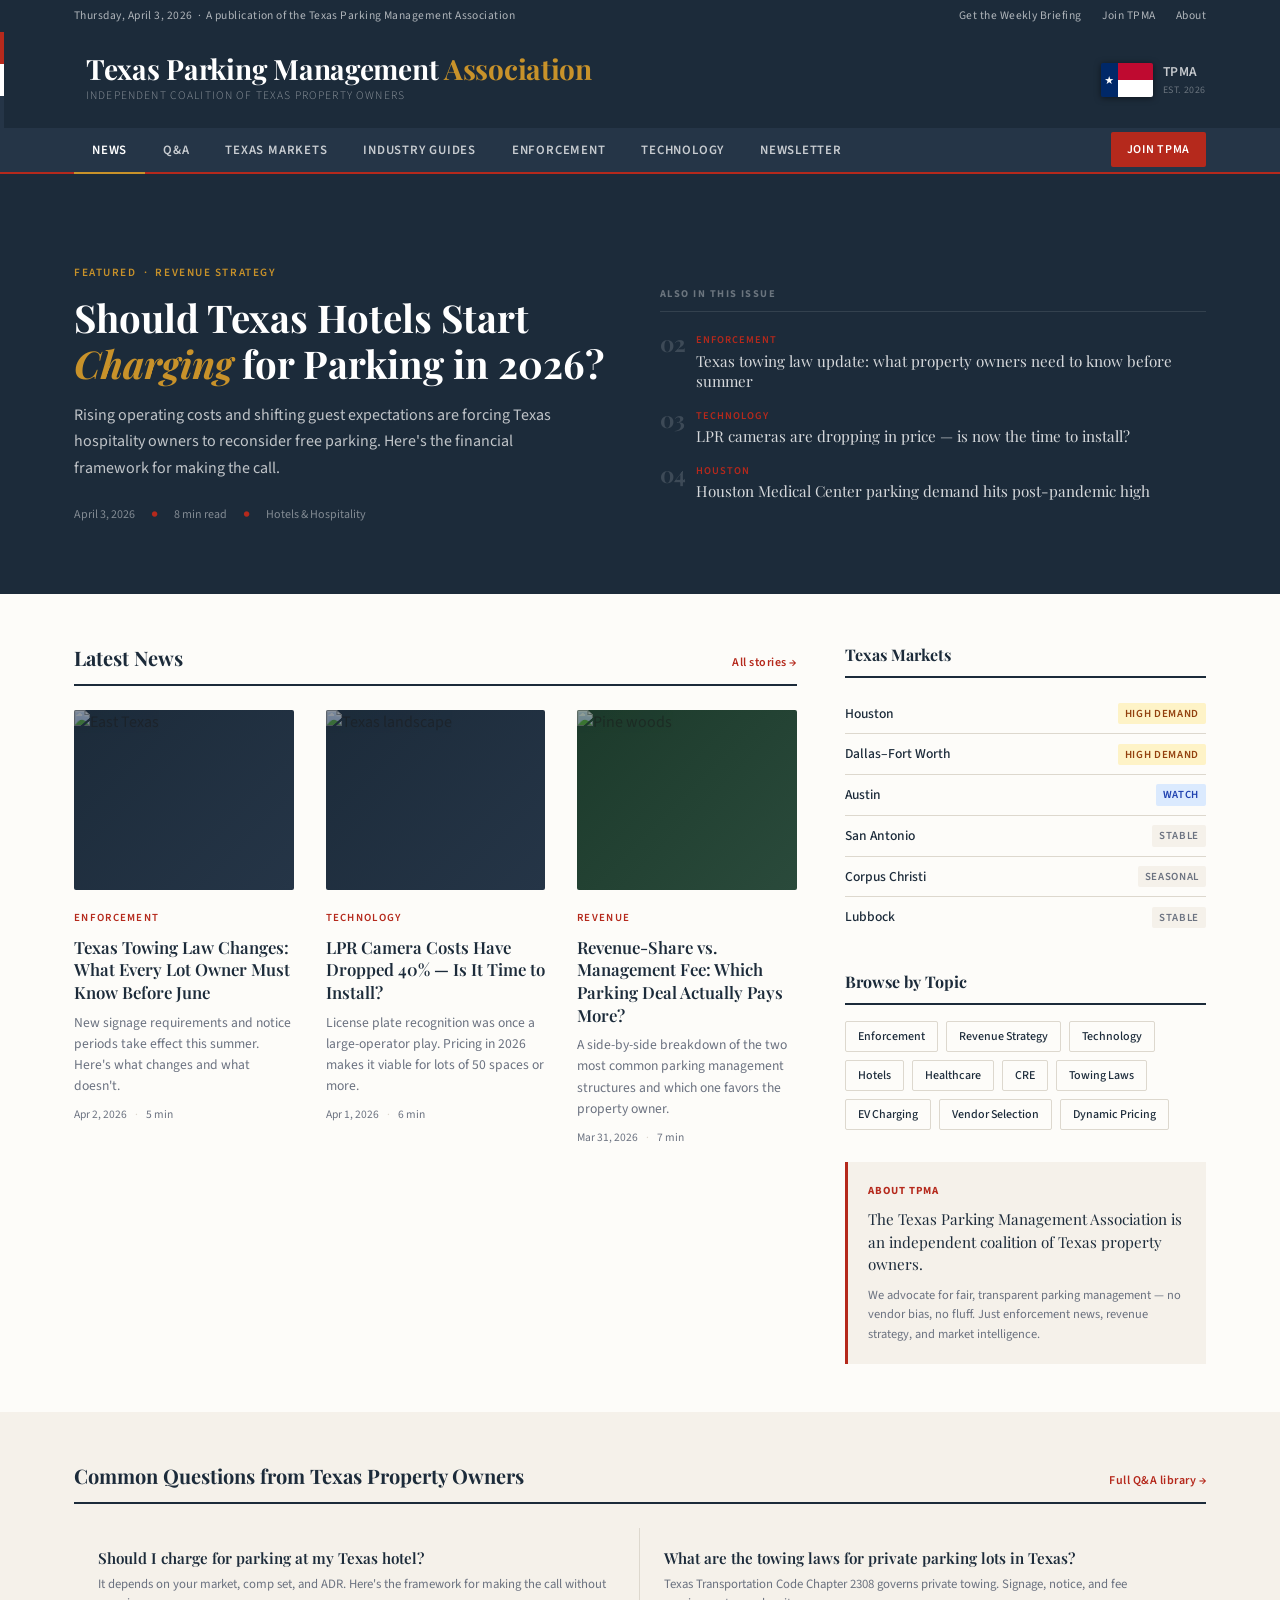
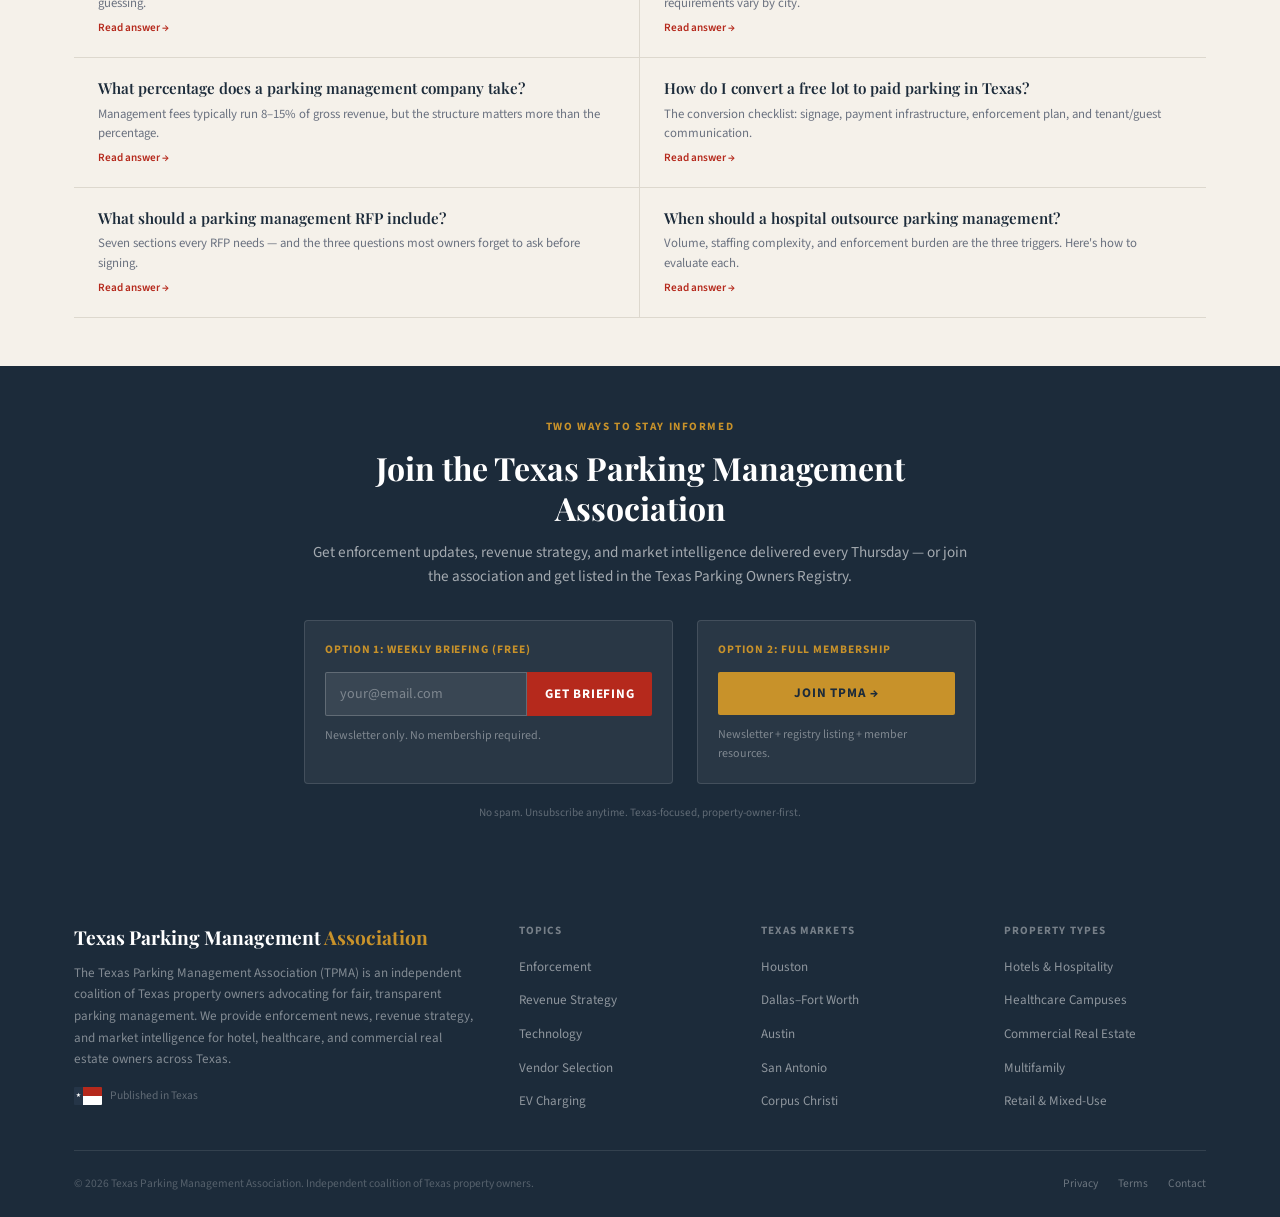
==== index.html @ 39022a49 "Initial build: Texas Parking Management Association (TPMA) site" ====
<!DOCTYPE html>
<html lang="en">
<head>
  <meta charset="UTF-8" />
  <meta name="viewport" content="width=device-width, initial-scale=1.0" />
  <title>Texas Parking Management Association — News & Resources for Texas Property Owners</title>
  <meta name="description" content="TPMA is an independent coalition of Texas property owners advocating for fair, transparent parking management. Get the weekly briefing or join the association." />
  <link rel="preconnect" href="https://fonts.googleapis.com" />
  <link rel="preconnect" href="https://fonts.gstatic.com" crossorigin />
  <link href="https://fonts.googleapis.com/css2?family=Playfair+Display:ital,wght@0,400;0,600;0,700;1,400&family=Source+Sans+3:wght@300;400;500;600&display=swap" rel="stylesheet" />
  <link rel="stylesheet" href="assets/css/main.css" />
</head>
<body>

  <!-- TOP BAR -->
  <div class="topbar">
    <div class="container">
      <span class="topbar-date">Thursday, April 3, 2026 &nbsp;·&nbsp; A publication of the Texas Parking Management Association</span>
      <div class="topbar-links">
        <a href="#newsletter">Get the Weekly Briefing</a>
        <a href="#join">Join TPMA</a>
        <a href="#about">About</a>
      </div>
    </div>
  </div>

  <!-- HEADER -->
  <header>
    <div class="header-inner">
      <div class="logo-block">
        <div class="logo-name">Texas Parking Management <span>Association</span></div>
        <div class="logo-tagline">Independent coalition of Texas property owners</div>
      </div>
      <div class="tx-flag-badge">
        <!-- Texas flag -->
        <div style="position:relative; width:52px; height:34px; border-radius:2px; overflow:hidden; box-shadow:0 1px 6px rgba(0,0,0,0.5);">
          <div style="position:absolute;left:0;top:0;bottom:0;width:17px;background:#002868;display:flex;align-items:center;justify-content:center;">
            <span style="color:#fff;font-size:11px;line-height:1;">★</span>
          </div>
          <div style="position:absolute;left:17px;right:0;top:0;height:50%;background:#BF0A30;"></div>
          <div style="position:absolute;left:17px;right:0;bottom:0;height:50%;background:#fff;"></div>
        </div>
        <div style="display:flex;flex-direction:column;align-items:flex-start;">
          <span style="font-family:var(--font-sans);font-size:0.85rem;color:rgba(255,255,255,0.75);font-weight:600;letter-spacing:0.04em;">TPMA</span>
          <span style="font-family:var(--font-sans);font-size:0.62rem;color:rgba(255,255,255,0.35);letter-spacing:0.06em;text-transform:uppercase;">Est. 2026</span>
        </div>
      </div>
    </div>
  </header>

  <!-- NAV -->
  <nav>
    <div class="nav-inner">
      <a href="/" class="active">News</a>
      <a href="/qa/">Q&amp;A</a>
      <a href="#markets">Texas Markets</a>
      <a href="#guides">Industry Guides</a>
      <a href="#enforcement">Enforcement</a>
      <a href="#technology">Technology</a>
      <a href="#newsletter">Newsletter</a>
      <a href="#join" class="nav-join">Join TPMA</a>
    </div>
  </nav>

  <!-- HERO -->
  <section class="hero">
    <div class="hero-bg"></div>
    <div class="hero-content">
      <div class="hero-left">
        <div class="hero-category">Featured &nbsp;·&nbsp; Revenue Strategy</div>
        <h1 class="hero-headline">Should Texas Hotels Start <em>Charging</em> for Parking in 2026?</h1>
        <p class="hero-dek">Rising operating costs and shifting guest expectations are forcing Texas hospitality owners to reconsider free parking. Here's the financial framework for making the call.</p>
        <div class="hero-meta">
          <span>April 3, 2026</span>
          <span class="dot">●</span>
          <span>8 min read</span>
          <span class="dot">●</span>
          <span>Hotels &amp; Hospitality</span>
        </div>
      </div>
      <div class="hero-right">
        <div class="hero-sidebar-label">Also in this issue</div>
        <div class="hero-sidebar-item">
          <div class="hsi-num">02</div>
          <div class="hsi-body">
            <div class="hsi-cat">Enforcement</div>
            <div class="hsi-title">Texas towing law update: what property owners need to know before summer</div>
          </div>
        </div>
        <div class="hero-sidebar-item">
          <div class="hsi-num">03</div>
          <div class="hsi-body">
            <div class="hsi-cat">Technology</div>
            <div class="hsi-title">LPR cameras are dropping in price — is now the time to install?</div>
          </div>
        </div>
        <div class="hero-sidebar-item">
          <div class="hsi-num">04</div>
          <div class="hsi-body">
            <div class="hsi-cat">Houston</div>
            <div class="hsi-title">Houston Medical Center parking demand hits post-pandemic high</div>
          </div>
        </div>
      </div>
    </div>
  </section>

  <!-- MAIN CONTENT -->
  <div class="main-section">
    <div class="container">
      <div class="two-col">

        <!-- LEFT: Article Grid -->
        <div>
          <div class="section-header">
            <div class="section-title">Latest News</div>
            <a href="#" class="section-more">All stories →</a>
          </div>
          <div class="article-grid">

            <div class="article-card">
              <div class="ac-img-placeholder">
                <img src="https://d2xsxph8kpxj0f.cloudfront.net/310519663472539814/GxoDAExZd2kvfcYKk9SXrS/piney-woods_b2a97594.jpeg" alt="East Texas" />
              </div>
              <div class="ac-cat"><span class="label">Enforcement</span></div>
              <div class="ac-title">Texas Towing Law Changes: What Every Lot Owner Must Know Before June</div>
              <div class="ac-dek">New signage requirements and notice periods take effect this summer. Here's what changes and what doesn't.</div>
              <div class="ac-meta"><span>Apr 2, 2026</span><span class="dot">·</span><span>5 min</span></div>
            </div>

            <div class="article-card">
              <div class="ac-img-placeholder">
                <img src="https://d2xsxph8kpxj0f.cloudfront.net/310519663472539814/GxoDAExZd2kvfcYKk9SXrS/mesquite-tree_2233c0f9.jpg" alt="Texas landscape" />
              </div>
              <div class="ac-cat"><span class="label">Technology</span></div>
              <div class="ac-title">LPR Camera Costs Have Dropped 40% — Is It Time to Install?</div>
              <div class="ac-dek">License plate recognition was once a large-operator play. Pricing in 2026 makes it viable for lots of 50 spaces or more.</div>
              <div class="ac-meta"><span>Apr 1, 2026</span><span class="dot">·</span><span>6 min</span></div>
            </div>

            <div class="article-card">
              <div class="ac-img-placeholder" style="background: linear-gradient(135deg, #1C3A2B 0%, #2A4A3B 100%);">
                <img src="https://d2xsxph8kpxj0f.cloudfront.net/310519663472539814/GxoDAExZd2kvfcYKk9SXrS/east-texas-pines_9f663c9e.jpg" alt="Pine woods" />
              </div>
              <div class="ac-cat"><span class="label">Revenue</span></div>
              <div class="ac-title">Revenue-Share vs. Management Fee: Which Parking Deal Actually Pays More?</div>
              <div class="ac-dek">A side-by-side breakdown of the two most common parking management structures and which one favors the property owner.</div>
              <div class="ac-meta"><span>Mar 31, 2026</span><span class="dot">·</span><span>7 min</span></div>
            </div>

          </div>
        </div>

        <!-- RIGHT: Sidebar -->
        <div class="sidebar">

          <div class="widget">
            <div class="widget-title">Texas Markets</div>
            <ul class="market-list">
              <li><span class="market-name">Houston</span><span class="market-tag hot">High Demand</span></li>
              <li><span class="market-name">Dallas–Fort Worth</span><span class="market-tag hot">High Demand</span></li>
              <li><span class="market-name">Austin</span><span class="market-tag watch">Watch</span></li>
              <li><span class="market-name">San Antonio</span><span class="market-tag">Stable</span></li>
              <li><span class="market-name">Corpus Christi</span><span class="market-tag">Seasonal</span></li>
              <li><span class="market-name">Lubbock</span><span class="market-tag">Stable</span></li>
            </ul>
          </div>

          <div class="widget">
            <div class="widget-title">Browse by Topic</div>
            <div class="topic-pills">
              <span class="pill">Enforcement</span>
              <span class="pill">Revenue Strategy</span>
              <span class="pill">Technology</span>
              <span class="pill">Hotels</span>
              <span class="pill">Healthcare</span>
              <span class="pill">CRE</span>
              <span class="pill">Towing Laws</span>
              <span class="pill">EV Charging</span>
              <span class="pill">Vendor Selection</span>
              <span class="pill">Dynamic Pricing</span>
            </div>
          </div>

          <div class="widget" style="background:var(--parchment);padding:20px;border-left:3px solid var(--red);">
            <div style="font-size:0.68rem;font-weight:700;letter-spacing:0.1em;text-transform:uppercase;color:var(--red);margin-bottom:8px;">About TPMA</div>
            <div style="font-family:var(--font-serif);font-size:0.95rem;color:var(--navy);line-height:1.5;margin-bottom:10px;">The Texas Parking Management Association is an independent coalition of Texas property owners.</div>
            <div style="font-size:0.78rem;color:var(--muted);line-height:1.55;">We advocate for fair, transparent parking management — no vendor bias, no fluff. Just enforcement news, revenue strategy, and market intelligence.</div>
          </div>

        </div>
      </div>
    </div>
  </div>

  <!-- Q&A SECTION -->
  <section class="qa-section">
    <div class="container">
      <div class="section-header">
        <div class="section-title">Common Questions from Texas Property Owners</div>
        <a href="/qa/" class="section-more">Full Q&amp;A library →</a>
      </div>
      <div class="qa-grid">
        <a href="/qa/should-i-charge-for-parking.html" class="qa-item">
          <div class="qa-q">Should I charge for parking at my Texas hotel?</div>
          <div class="qa-preview">It depends on your market, comp set, and ADR. Here's the framework for making the call without guessing.</div>
          <div class="qa-arrow">Read answer →</div>
        </a>
        <a href="/qa/texas-towing-laws.html" class="qa-item">
          <div class="qa-q">What are the towing laws for private parking lots in Texas?</div>
          <div class="qa-preview">Texas Transportation Code Chapter 2308 governs private towing. Signage, notice, and fee requirements vary by city.</div>
          <div class="qa-arrow">Read answer →</div>
        </a>
        <a href="/qa/parking-management-fees.html" class="qa-item">
          <div class="qa-q">What percentage does a parking management company take?</div>
          <div class="qa-preview">Management fees typically run 8–15% of gross revenue, but the structure matters more than the percentage.</div>
          <div class="qa-arrow">Read answer →</div>
        </a>
        <a href="/qa/convert-free-to-paid.html" class="qa-item">
          <div class="qa-q">How do I convert a free lot to paid parking in Texas?</div>
          <div class="qa-preview">The conversion checklist: signage, payment infrastructure, enforcement plan, and tenant/guest communication.</div>
          <div class="qa-arrow">Read answer →</div>
        </a>
        <a href="/qa/parking-rfp-checklist.html" class="qa-item">
          <div class="qa-q">What should a parking management RFP include?</div>
          <div class="qa-preview">Seven sections every RFP needs — and the three questions most owners forget to ask before signing.</div>
          <div class="qa-arrow">Read answer →</div>
        </a>
        <div class="qa-item">
          <div class="qa-q">When should a hospital outsource parking management?</div>
          <div class="qa-preview">Volume, staffing complexity, and enforcement burden are the three triggers. Here's how to evaluate each.</div>
          <div class="qa-arrow">Read answer →</div>
        </div>
      </div>
    </div>
  </section>

  <!-- NEWSLETTER BAND -->
  <section class="newsletter-band" id="newsletter">
    <div class="newsletter-inner">
      <div class="nl-eyebrow">Two Ways to Stay Informed</div>
      <h2 class="nl-headline">Join the Texas Parking Management Association</h2>
      <p class="nl-sub">Get enforcement updates, revenue strategy, and market intelligence delivered every Thursday — or join the association and get listed in the Texas Parking Owners Registry.</p>
      
      <div class="nl-two-track">
        <div class="nl-track">
          <div class="nl-track-label">Option 1: Weekly Briefing (Free)</div>
          <form class="nl-form" onsubmit="return false;">
            <input class="nl-input" type="email" placeholder="your@email.com" />
            <button class="nl-btn" type="submit">Get Briefing</button>
          </form>
          <div class="nl-track-desc">Newsletter only. No membership required.</div>
        </div>
        <div class="nl-track">
          <div class="nl-track-label">Option 2: Full Membership</div>
          <a href="#join" class="nl-btn-join">Join TPMA →</a>
          <div class="nl-track-desc">Newsletter + registry listing + member resources.</div>
        </div>
      </div>

      <div class="nl-fine">No spam. Unsubscribe anytime. Texas-focused, property-owner-first.</div>
    </div>
  </section>

  <!-- FOOTER -->
  <footer>
    <div class="footer-inner">
      <div class="footer-top">
        <div class="footer-brand">
          <div class="footer-logo">Texas Parking Management <span>Association</span></div>
          <div class="footer-desc">The Texas Parking Management Association (TPMA) is an independent coalition of Texas property owners advocating for fair, transparent parking management. We provide enforcement news, revenue strategy, and market intelligence for hotel, healthcare, and commercial real estate owners across Texas.</div>
          <div class="footer-tx-flag">
            <div class="footer-flag-icon">
              <div class="ffi-left"></div>
              <div class="ffi-right"><div class="ffi-rt"></div><div class="ffi-rb"></div></div>
            </div>
            <span>Published in Texas</span>
          </div>
        </div>
        <div>
          <div class="footer-col-title">Topics</div>
          <ul class="footer-links">
            <li><a href="#">Enforcement</a></li>
            <li><a href="#">Revenue Strategy</a></li>
            <li><a href="#">Technology</a></li>
            <li><a href="#">Vendor Selection</a></li>
            <li><a href="#">EV Charging</a></li>
          </ul>
        </div>
        <div>
          <div class="footer-col-title">Texas Markets</div>
          <ul class="footer-links">
            <li><a href="#">Houston</a></li>
            <li><a href="#">Dallas–Fort Worth</a></li>
            <li><a href="#">Austin</a></li>
            <li><a href="#">San Antonio</a></li>
            <li><a href="#">Corpus Christi</a></li>
          </ul>
        </div>
        <div>
          <div class="footer-col-title">Property Types</div>
          <ul class="footer-links">
            <li><a href="#">Hotels &amp; Hospitality</a></li>
            <li><a href="#">Healthcare Campuses</a></li>
            <li><a href="#">Commercial Real Estate</a></li>
            <li><a href="#">Multifamily</a></li>
            <li><a href="#">Retail &amp; Mixed-Use</a></li>
          </ul>
        </div>
      </div>
      <div class="footer-bottom">
        <span>© 2026 Texas Parking Management Association. Independent coalition of Texas property owners.</span>
        <div style="display:flex;gap:20px;">
          <a href="#">Privacy</a>
          <a href="#">Terms</a>
          <a href="mailto:info@texasparkingmanagement.com">Contact</a>
        </div>
      </div>
    </div>
  </footer>

</body>
</html>
---- assets/css/main.css ----
/* =============================================
   TEXAS PARKING MANAGEMENT ASSOCIATION (TPMA)
   Design: Reserved editorial, trade-publication
   Palette: Slate navy, warm parchment, Texas red
   Texas landscape imagery as texture/identity
============================================= */

*, *::before, *::after { box-sizing: border-box; margin: 0; padding: 0; }

:root {
  --navy:       #1C2B3A;
  --navy-light: #253547;
  --red:        #B5291C;
  --gold:       #C8922A;
  --parchment:  #F5F1EA;
  --cream:      #FDFCF9;
  --text:       #1A1A1A;
  --muted:      #6B7280;
  --border:     #DDD8CE;
  --font-serif: 'Playfair Display', Georgia, serif;
  --font-sans:  'Source Sans 3', system-ui, sans-serif;
}

html { font-size: 16px; scroll-behavior: smooth; }
body { background: var(--cream); color: var(--text); font-family: var(--font-sans); line-height: 1.6; }
a { color: inherit; text-decoration: none; }
img { display: block; max-width: 100%; }

/* ---- UTILITY ---- */
.container { max-width: 1180px; margin: 0 auto; padding: 0 24px; }
.label {
  font-family: var(--font-sans);
  font-size: 0.68rem;
  font-weight: 600;
  letter-spacing: 0.12em;
  text-transform: uppercase;
  color: var(--red);
}

/* ---- TOP BAR ---- */
.topbar {
  background: var(--navy);
  color: rgba(255,255,255,0.65);
  font-family: var(--font-sans);
  font-size: 0.72rem;
  letter-spacing: 0.04em;
  padding: 7px 0;
}
.topbar .container { display: flex; justify-content: space-between; align-items: center; }
.topbar a { color: rgba(255,255,255,0.65); }
.topbar a:hover { color: #fff; }
.topbar-links { display: flex; gap: 20px; }

/* ---- HEADER ---- */
header {
  background: var(--navy);
  padding: 0;
  position: relative;
  overflow: hidden;
}
header::before {
  content: '';
  position: absolute;
  left: 0; top: 0; bottom: 0;
  width: 4px;
  background: linear-gradient(to bottom, var(--red) 33.3%, #fff 33.3% 66.6%, var(--navy-light) 66.6%);
}
.header-inner {
  display: flex;
  align-items: center;
  justify-content: space-between;
  padding: 22px 24px 22px 36px;
  max-width: 1180px;
  margin: 0 auto;
}
.logo-block { display: flex; flex-direction: column; gap: 2px; }
.logo-name {
  font-family: var(--font-serif);
  font-size: 1.75rem;
  font-weight: 700;
  color: #fff;
  letter-spacing: -0.01em;
  line-height: 1.1;
}
.logo-name span { color: var(--gold); }
.logo-tagline {
  font-family: var(--font-sans);
  font-size: 0.72rem;
  font-weight: 300;
  color: rgba(255,255,255,0.5);
  letter-spacing: 0.1em;
  text-transform: uppercase;
}
.tx-flag-badge { display: flex; align-items: center; gap: 10px; }

/* ---- NAV ---- */
nav {
  background: var(--navy-light);
  border-bottom: 2px solid var(--red);
}
.nav-inner {
  max-width: 1180px;
  margin: 0 auto;
  padding: 0 24px;
  display: flex;
  gap: 0;
  align-items: center;
}
.nav-inner a {
  font-family: var(--font-sans);
  font-size: 0.8rem;
  font-weight: 600;
  letter-spacing: 0.06em;
  text-transform: uppercase;
  color: rgba(255,255,255,0.75);
  padding: 12px 18px;
  display: block;
  border-bottom: 2px solid transparent;
  margin-bottom: -2px;
  transition: color 0.15s, border-color 0.15s;
}
.nav-inner a:hover, .nav-inner a.active { color: #fff; border-bottom-color: var(--gold); }
.nav-inner a.nav-join {
  margin-left: auto;
  background: var(--red);
  color: #fff;
  border-radius: 2px;
  padding: 8px 16px;
  margin-bottom: 0;
  border-bottom: none;
  font-size: 0.75rem;
}
.nav-inner a.nav-join:hover { background: #9b2117; border-bottom-color: transparent; }

/* ---- HERO ---- */
.hero {
  position: relative;
  height: 420px;
  overflow: hidden;
  background: var(--navy);
}
.hero-bg {
  position: absolute;
  inset: 0;
  background-image: url('https://d2xsxph8kpxj0f.cloudfront.net/310519663472539814/GxoDAExZd2kvfcYKk9SXrS/east-texas-pines_9f663c9e.jpg');
  background-size: cover;
  background-position: center 30%;
  opacity: 0.28;
}
.hero-content {
  position: relative;
  z-index: 2;
  max-width: 1180px;
  margin: 0 auto;
  padding: 60px 24px 40px;
  display: grid;
  grid-template-columns: 1fr 1fr;
  gap: 40px;
  align-items: center;
  height: 100%;
}
.hero-category {
  font-family: var(--font-sans);
  font-size: 0.7rem;
  font-weight: 600;
  letter-spacing: 0.14em;
  text-transform: uppercase;
  color: var(--gold);
  margin-bottom: 12px;
}
.hero-headline {
  font-family: var(--font-serif);
  font-size: 2.4rem;
  font-weight: 700;
  color: #fff;
  line-height: 1.2;
  margin-bottom: 16px;
}
.hero-headline em { font-style: italic; color: var(--gold); }
.hero-dek {
  font-family: var(--font-sans);
  font-size: 1rem;
  color: rgba(255,255,255,0.72);
  line-height: 1.65;
  max-width: 480px;
  margin-bottom: 24px;
}
.hero-meta {
  display: flex;
  align-items: center;
  gap: 16px;
  font-size: 0.75rem;
  color: rgba(255,255,255,0.45);
}
.hero-meta .dot { color: var(--red); }
.hero-right { display: flex; flex-direction: column; gap: 16px; }
.hero-sidebar-label {
  font-family: var(--font-sans);
  font-size: 0.65rem;
  font-weight: 700;
  letter-spacing: 0.14em;
  text-transform: uppercase;
  color: rgba(255,255,255,0.35);
  border-bottom: 1px solid rgba(255,255,255,0.1);
  padding-bottom: 8px;
  margin-bottom: 4px;
}
.hero-sidebar-item {
  display: flex;
  gap: 12px;
  align-items: flex-start;
  cursor: pointer;
}
.hero-sidebar-item:hover .hsi-title { color: var(--gold); }
.hsi-num {
  font-family: var(--font-serif);
  font-size: 1.4rem;
  font-weight: 700;
  color: rgba(255,255,255,0.15);
  line-height: 1;
  flex-shrink: 0;
  width: 24px;
}
.hsi-cat {
  font-size: 0.65rem;
  font-weight: 600;
  letter-spacing: 0.1em;
  text-transform: uppercase;
  color: var(--red);
  margin-bottom: 2px;
}
.hsi-title {
  font-family: var(--font-serif);
  font-size: 0.95rem;
  color: rgba(255,255,255,0.82);
  line-height: 1.35;
  transition: color 0.15s;
}

/* ---- MAIN CONTENT ---- */
.main-section { padding: 48px 0; }
.section-header {
  display: flex;
  align-items: baseline;
  justify-content: space-between;
  margin-bottom: 24px;
  border-bottom: 2px solid var(--navy);
  padding-bottom: 10px;
}
.section-title { font-family: var(--font-serif); font-size: 1.25rem; font-weight: 700; color: var(--navy); }
.section-more { font-size: 0.75rem; font-weight: 600; color: var(--red); letter-spacing: 0.04em; }
.section-more:hover { text-decoration: underline; }

.article-grid { display: grid; grid-template-columns: repeat(3, 1fr); gap: 32px; }
.article-card { cursor: pointer; }
.article-card:hover .ac-title { color: var(--red); }
.ac-img-placeholder {
  width: 100%;
  height: 180px;
  background: linear-gradient(135deg, var(--navy) 0%, var(--navy-light) 100%);
  border-radius: 2px;
  margin-bottom: 14px;
  overflow: hidden;
  position: relative;
}
.ac-img-placeholder img { width: 100%; height: 100%; object-fit: cover; opacity: 0.5; }
.ac-cat { margin-bottom: 6px; }
.ac-title {
  font-family: var(--font-serif);
  font-size: 1.05rem;
  font-weight: 600;
  line-height: 1.35;
  color: var(--navy);
  margin-bottom: 8px;
  transition: color 0.15s;
}
.ac-dek { font-size: 0.85rem; color: var(--muted); line-height: 1.55; margin-bottom: 10px; }
.ac-meta { font-size: 0.72rem; color: var(--muted); display: flex; gap: 8px; }
.ac-meta .dot { color: var(--border); }

.two-col { display: grid; grid-template-columns: 2fr 1fr; gap: 48px; }

/* ---- SIDEBAR ---- */
.sidebar { display: flex; flex-direction: column; gap: 32px; }
.widget-title {
  font-family: var(--font-serif);
  font-size: 1rem;
  font-weight: 700;
  color: var(--navy);
  border-bottom: 2px solid var(--navy);
  padding-bottom: 8px;
  margin-bottom: 16px;
}
.market-list { list-style: none; }
.market-list li {
  display: flex;
  justify-content: space-between;
  align-items: center;
  padding: 9px 0;
  border-bottom: 1px solid var(--border);
  font-size: 0.85rem;
}
.market-list li:last-child { border-bottom: none; }
.market-name { font-weight: 500; color: var(--navy); }
.market-tag {
  font-size: 0.68rem;
  font-weight: 600;
  letter-spacing: 0.06em;
  text-transform: uppercase;
  padding: 2px 7px;
  border-radius: 2px;
  background: var(--parchment);
  color: var(--muted);
}
.market-tag.hot { background: #FEF3C7; color: #92400E; }
.market-tag.watch { background: #DBEAFE; color: #1E40AF; }
.topic-pills { display: flex; flex-wrap: wrap; gap: 8px; }
.pill {
  font-size: 0.75rem;
  font-weight: 500;
  padding: 5px 12px;
  border: 1px solid var(--border);
  border-radius: 2px;
  color: var(--navy);
  background: var(--cream);
  cursor: pointer;
  transition: all 0.15s;
}
.pill:hover { background: var(--navy); color: #fff; border-color: var(--navy); }

/* ---- Q&A SECTION ---- */
.qa-section { background: var(--parchment); padding: 48px 0; }
.qa-grid { display: grid; grid-template-columns: 1fr 1fr; gap: 0; }
.qa-item {
  display: block;
  padding: 20px 24px;
  border-bottom: 1px solid var(--border);
  border-right: 1px solid var(--border);
  cursor: pointer;
  text-decoration: none;
  color: inherit;
}
.qa-item:nth-child(even) { border-right: none; }
.qa-item:hover .qa-q { color: var(--red); }
.qa-q {
  font-family: var(--font-serif);
  font-size: 0.95rem;
  font-weight: 600;
  color: var(--navy);
  margin-bottom: 6px;
  line-height: 1.35;
  transition: color 0.15s;
}
.qa-preview { font-size: 0.8rem; color: var(--muted); line-height: 1.5; }
.qa-arrow { font-size: 0.7rem; color: var(--red); margin-top: 6px; font-weight: 600; }

/* ---- NEWSLETTER BAND ---- */
.newsletter-band {
  background: var(--navy);
  position: relative;
  overflow: hidden;
  padding: 52px 0;
}
.newsletter-band::before {
  content: '';
  position: absolute;
  inset: 0;
  background-image: url('https://d2xsxph8kpxj0f.cloudfront.net/310519663472539814/GxoDAExZd2kvfcYKk9SXrS/mesquite-tree_2233c0f9.jpg');
  background-size: cover;
  background-position: center;
  opacity: 0.08;
}
.newsletter-inner {
  position: relative;
  z-index: 2;
  max-width: 720px;
  margin: 0 auto;
  text-align: center;
  padding: 0 24px;
}
.nl-eyebrow {
  font-size: 0.7rem;
  font-weight: 700;
  letter-spacing: 0.14em;
  text-transform: uppercase;
  color: var(--gold);
  margin-bottom: 12px;
}
.nl-headline {
  font-family: var(--font-serif);
  font-size: 2rem;
  font-weight: 700;
  color: #fff;
  line-height: 1.25;
  margin-bottom: 12px;
}
.nl-sub { font-size: 0.95rem; color: rgba(255,255,255,0.6); margin-bottom: 32px; line-height: 1.6; }

.nl-two-track {
  display: grid;
  grid-template-columns: 1fr 1fr;
  gap: 24px;
  margin-bottom: 20px;
  text-align: left;
}
.nl-track {
  background: rgba(255,255,255,0.06);
  border: 1px solid rgba(255,255,255,0.12);
  border-radius: 4px;
  padding: 20px;
}
.nl-track-label {
  font-size: 0.72rem;
  font-weight: 700;
  letter-spacing: 0.08em;
  text-transform: uppercase;
  color: var(--gold);
  margin-bottom: 12px;
}
.nl-form { display: flex; gap: 0; }
.nl-input {
  flex: 1;
  padding: 11px 14px;
  font-family: var(--font-sans);
  font-size: 0.88rem;
  border: 1px solid rgba(255,255,255,0.2);
  background: rgba(255,255,255,0.08);
  color: #fff;
  outline: none;
  border-radius: 2px 0 0 2px;
}
.nl-input::placeholder { color: rgba(255,255,255,0.35); }
.nl-input:focus { border-color: var(--gold); }
.nl-btn {
  padding: 11px 18px;
  background: var(--red);
  color: #fff;
  font-family: var(--font-sans);
  font-size: 0.82rem;
  font-weight: 700;
  letter-spacing: 0.06em;
  text-transform: uppercase;
  border: none;
  cursor: pointer;
  border-radius: 0 2px 2px 0;
  transition: background 0.15s;
  white-space: nowrap;
}
.nl-btn:hover { background: #9b2117; }
.nl-btn-join {
  display: block;
  padding: 11px 18px;
  background: var(--gold);
  color: var(--navy);
  font-family: var(--font-sans);
  font-size: 0.82rem;
  font-weight: 700;
  letter-spacing: 0.06em;
  text-transform: uppercase;
  border-radius: 2px;
  text-align: center;
  transition: background 0.15s;
}
.nl-btn-join:hover { background: #b07d20; }
.nl-track-desc { font-size: 0.75rem; color: rgba(255,255,255,0.4); margin-top: 10px; }
.nl-fine { font-size: 0.7rem; color: rgba(255,255,255,0.3); }

/* ---- FOOTER ---- */
footer {
  background: var(--navy);
  color: rgba(255,255,255,0.55);
  padding: 48px 0 24px;
  position: relative;
  overflow: hidden;
}
footer::before {
  content: '';
  position: absolute;
  inset: 0;
  background-image: url('https://d2xsxph8kpxj0f.cloudfront.net/310519663472539814/GxoDAExZd2kvfcYKk9SXrS/piney-woods_b2a97594.jpeg');
  background-size: cover;
  background-position: center bottom;
  opacity: 0.07;
}
.footer-inner { position: relative; z-index: 2; max-width: 1180px; margin: 0 auto; padding: 0 24px; }
.footer-top {
  display: grid;
  grid-template-columns: 2fr 1fr 1fr 1fr;
  gap: 40px;
  padding-bottom: 36px;
  border-bottom: 1px solid rgba(255,255,255,0.1);
  margin-bottom: 24px;
}
.footer-logo { font-family: var(--font-serif); font-size: 1.2rem; font-weight: 700; color: #fff; margin-bottom: 10px; }
.footer-logo span { color: var(--gold); }
.footer-desc { font-size: 0.82rem; line-height: 1.65; color: rgba(255,255,255,0.45); margin-bottom: 16px; }
.footer-tx-flag { display: flex; align-items: center; gap: 8px; font-size: 0.72rem; color: rgba(255,255,255,0.3); }
.footer-flag-icon { width: 28px; height: 18px; border-radius: 1px; overflow: hidden; position: relative; flex-shrink: 0; }
.ffi-left {
  position: absolute; left: 0; top: 0; bottom: 0; width: 9px;
  background: var(--navy-light);
  display: flex; align-items: center; justify-content: center;
}
.ffi-left::after { content: '★'; color: #fff; font-size: 6px; }
.ffi-right { position: absolute; left: 9px; right: 0; top: 0; bottom: 0; display: flex; flex-direction: column; }
.ffi-rt { flex: 1; background: var(--red); }
.ffi-rb { flex: 1; background: #fff; }
.footer-col-title {
  font-family: var(--font-sans);
  font-size: 0.7rem;
  font-weight: 700;
  letter-spacing: 0.1em;
  text-transform: uppercase;
  color: rgba(255,255,255,0.4);
  margin-bottom: 14px;
}
.footer-links { list-style: none; display: flex; flex-direction: column; gap: 8px; }
.footer-links a { font-size: 0.82rem; color: rgba(255,255,255,0.5); transition: color 0.15s; }
.footer-links a:hover { color: #fff; }
.footer-bottom {
  display: flex;
  justify-content: space-between;
  align-items: center;
  font-size: 0.72rem;
  color: rgba(255,255,255,0.25);
}
.footer-bottom a { color: rgba(255,255,255,0.35); }
.footer-bottom a:hover { color: rgba(255,255,255,0.65); }

/* ---- ARTICLE PAGE ---- */
.article-page { max-width: 780px; margin: 0 auto; padding: 48px 24px; }
.article-header { margin-bottom: 32px; border-bottom: 1px solid var(--border); padding-bottom: 24px; }
.article-category { margin-bottom: 12px; }
.article-headline {
  font-family: var(--font-serif);
  font-size: 2.2rem;
  font-weight: 700;
  color: var(--navy);
  line-height: 1.2;
  margin-bottom: 16px;
}
.article-dek { font-size: 1.1rem; color: var(--muted); line-height: 1.6; margin-bottom: 16px; }
.article-meta { font-size: 0.78rem; color: var(--muted); display: flex; gap: 12px; }
.article-body { font-size: 1rem; line-height: 1.8; color: var(--text); }
.article-body h2 {
  font-family: var(--font-serif);
  font-size: 1.4rem;
  font-weight: 700;
  color: var(--navy);
  margin: 32px 0 12px;
}
.article-body h3 {
  font-family: var(--font-serif);
  font-size: 1.1rem;
  font-weight: 600;
  color: var(--navy);
  margin: 24px 0 8px;
}
.article-body p { margin-bottom: 18px; }
.article-body ul, .article-body ol { margin: 0 0 18px 24px; }
.article-body li { margin-bottom: 8px; }
.article-body blockquote {
  border-left: 3px solid var(--red);
  padding: 12px 20px;
  background: var(--parchment);
  margin: 24px 0;
  font-family: var(--font-serif);
  font-style: italic;
  color: var(--navy);
}
.article-body table { width: 100%; border-collapse: collapse; margin: 24px 0; font-size: 0.9rem; }
.article-body th {
  background: var(--navy);
  color: #fff;
  padding: 10px 14px;
  text-align: left;
  font-weight: 600;
  font-size: 0.82rem;
  letter-spacing: 0.04em;
}
.article-body td { padding: 10px 14px; border-bottom: 1px solid var(--border); }
.article-body tr:nth-child(even) td { background: var(--parchment); }
.answer-box {
  background: var(--navy);
  color: #fff;
  padding: 20px 24px;
  border-radius: 2px;
  margin-bottom: 28px;
}
.answer-box .answer-label {
  font-size: 0.68rem;
  font-weight: 700;
  letter-spacing: 0.12em;
  text-transform: uppercase;
  color: var(--gold);
  margin-bottom: 8px;
}
.answer-box p { font-size: 1rem; line-height: 1.65; color: rgba(255,255,255,0.88); margin: 0; }

/* ---- RESPONSIVE ---- */
@media (max-width: 900px) {
  .hero-content { grid-template-columns: 1fr; }
  .hero-right { display: none; }
  .article-grid { grid-template-columns: 1fr 1fr; }
  .two-col { grid-template-columns: 1fr; }
  .qa-grid { grid-template-columns: 1fr; }
  .qa-item { border-right: none; }
  .footer-top { grid-template-columns: 1fr 1fr; }
  .nl-two-track { grid-template-columns: 1fr; }
}
@media (max-width: 600px) {
  .article-grid { grid-template-columns: 1fr; }
  .hero-headline { font-size: 1.8rem; }
  .nl-form { flex-direction: column; }
  .nl-input, .nl-btn { border-radius: 2px; }
  .footer-top { grid-template-columns: 1fr; }
  .logo-name { font-size: 1.3rem; }
}
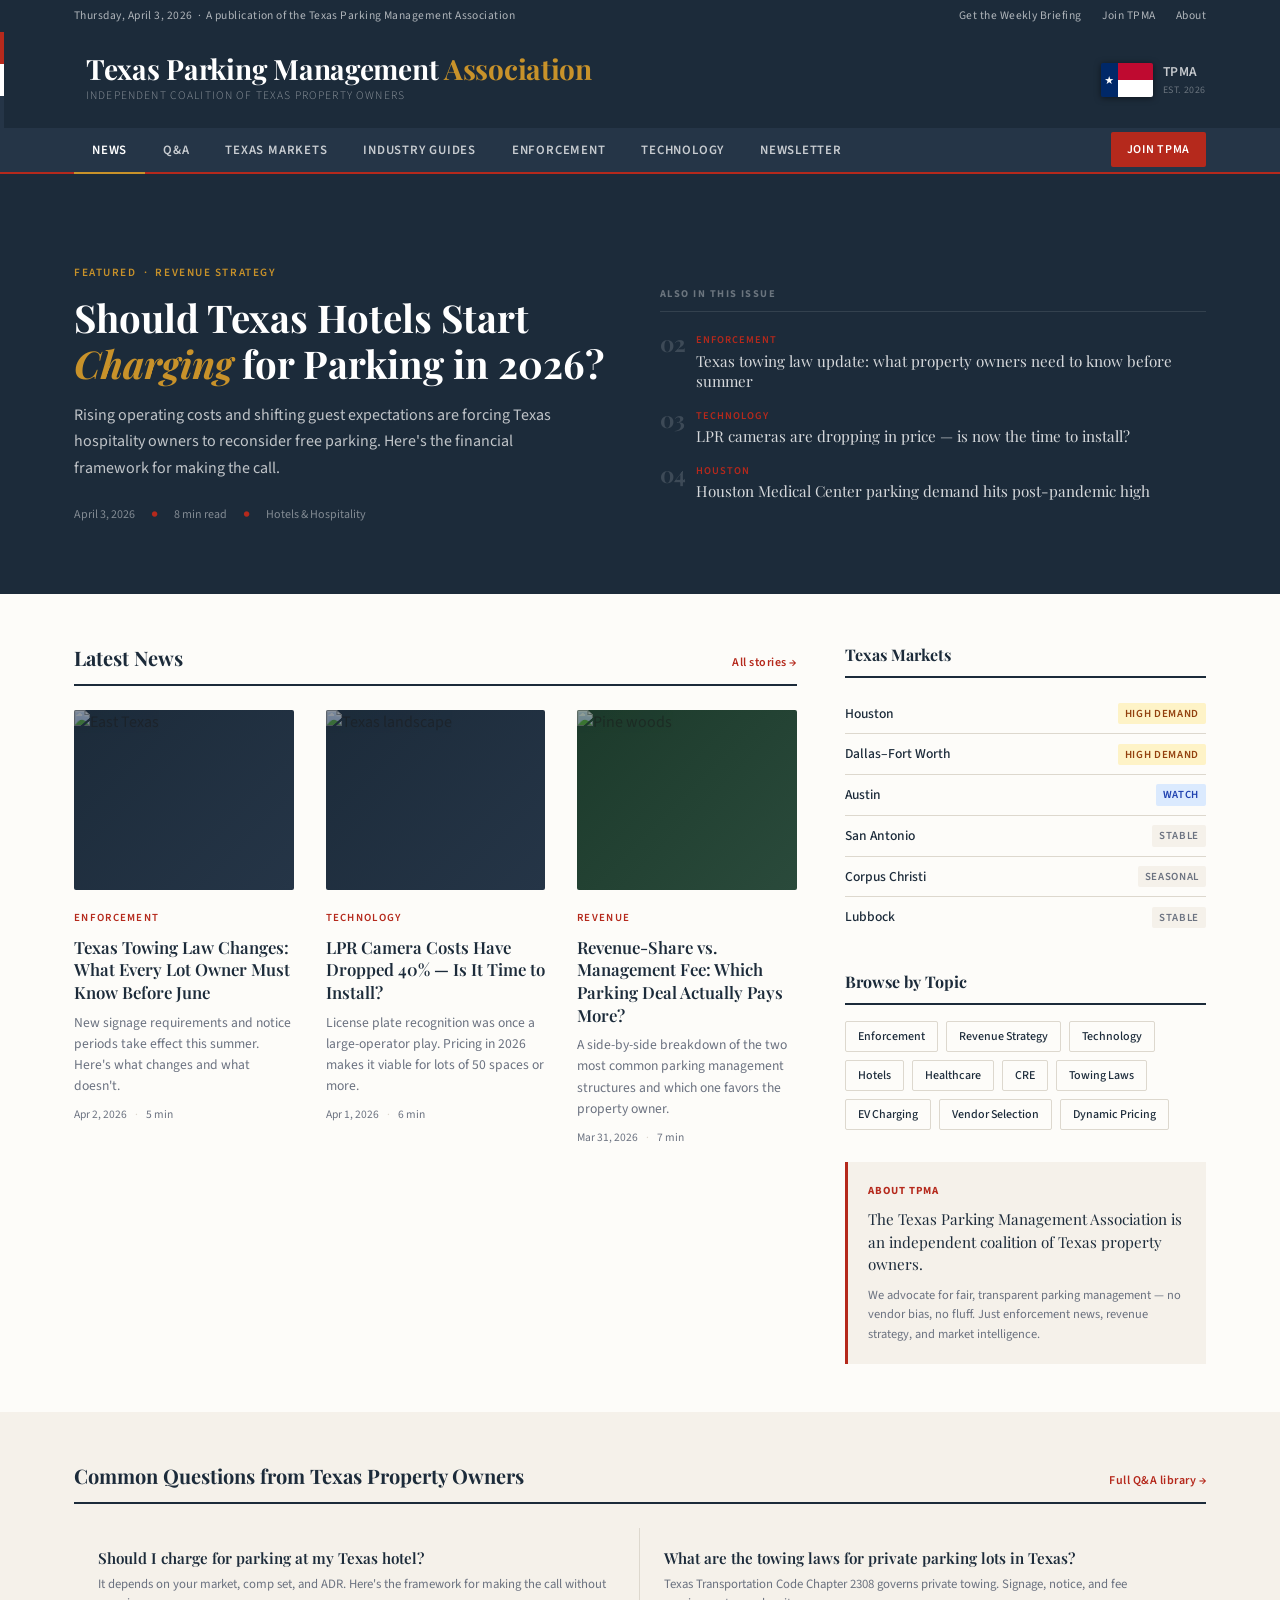
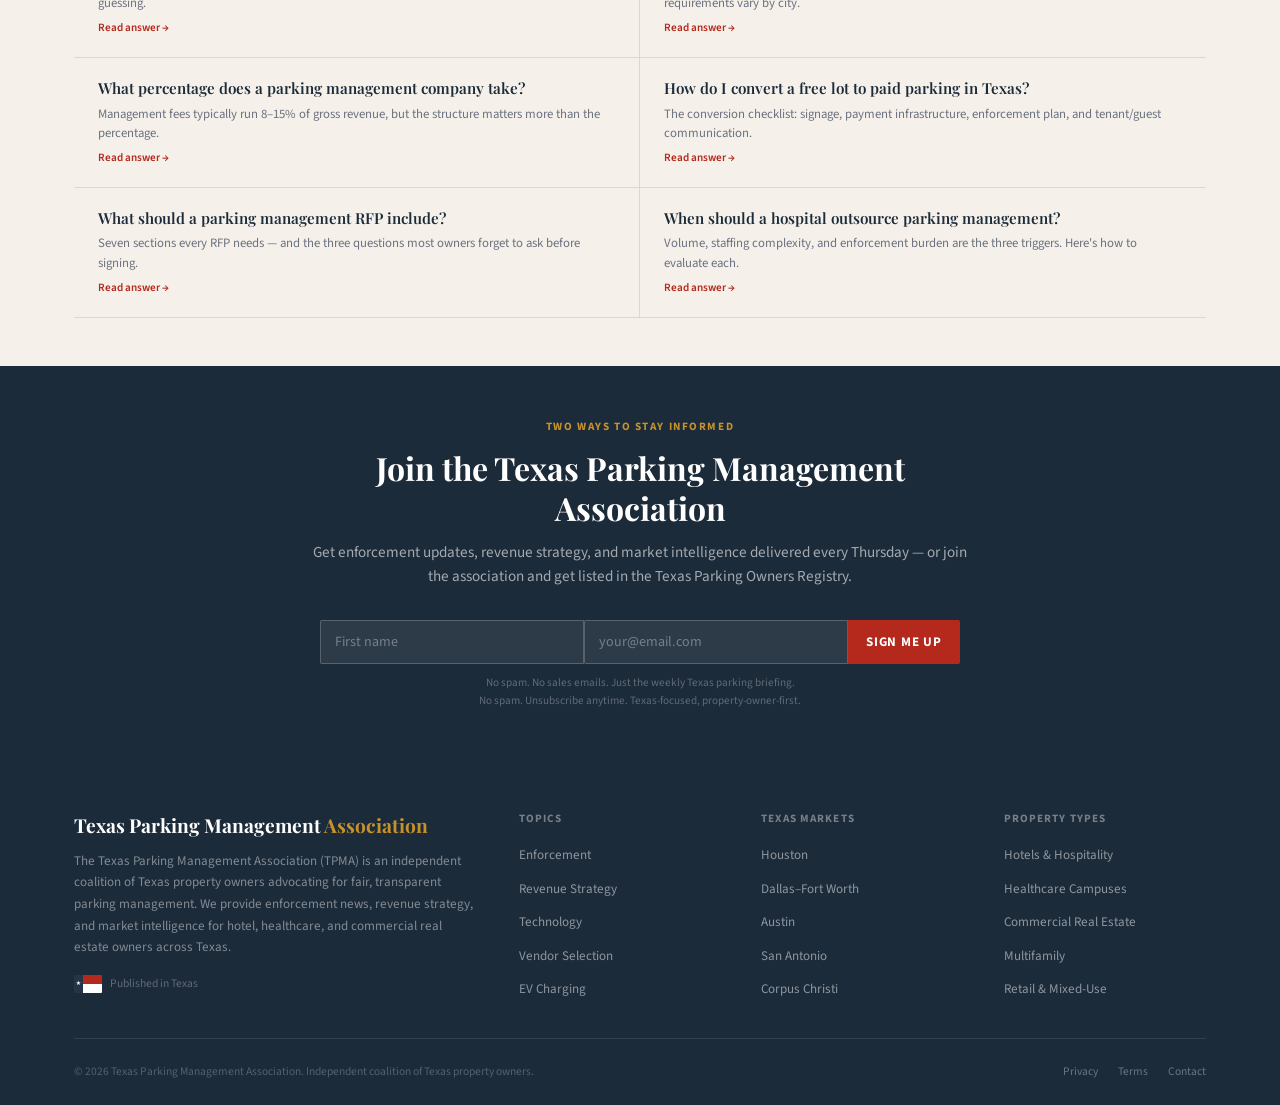
==== commit 264450db: "Wire GHL webhook into signup form — TPMA live" ====
--- a/index.html
+++ b/index.html
@@ -242,21 +242,47 @@
       <h2 class="nl-headline">Join the Texas Parking Management Association</h2>
       <p class="nl-sub">Get enforcement updates, revenue strategy, and market intelligence delivered every Thursday — or join the association and get listed in the Texas Parking Owners Registry.</p>
       
-      <div class="nl-two-track">
-        <div class="nl-track">
-          <div class="nl-track-label">Option 1: Weekly Briefing (Free)</div>
-          <form class="nl-form" onsubmit="return false;">
-            <input class="nl-input" type="email" placeholder="your@email.com" />
-            <button class="nl-btn" type="submit">Get Briefing</button>
-          </form>
-          <div class="nl-track-desc">Newsletter only. No membership required.</div>
-        </div>
-        <div class="nl-track">
-          <div class="nl-track-label">Option 2: Full Membership</div>
-          <a href="#join" class="nl-btn-join">Join TPMA →</a>
-          <div class="nl-track-desc">Newsletter + registry listing + member resources.</div>
-        </div>
-      </div>
+      <form class="nl-form-full" id="tpma-signup-form" onsubmit="submitTPMA(event)">
+        <div class="nl-form-row">
+          <input class="nl-input" type="text" id="tpma-first-name" placeholder="First name" required />
+          <input class="nl-input" type="email" id="tpma-email" placeholder="your@email.com" required />
+          <button class="nl-btn" type="submit">Sign Me Up</button>
+        </div>
+        <div id="tpma-form-msg" style="display:none;margin-top:12px;font-family:var(--font-sans);font-size:0.9rem;color:#c8a96e;"></div>
+      </form>
+      <div class="nl-fine" style="margin-top:10px;">No spam. No sales emails. Just the weekly Texas parking briefing.</div>
+
+      <script>
+      function submitTPMA(e) {
+        e.preventDefault();
+        var btn = e.target.querySelector('button');
+        var msg = document.getElementById('tpma-form-msg');
+        var firstName = document.getElementById('tpma-first-name').value.trim();
+        var email = document.getElementById('tpma-email').value.trim();
+        btn.disabled = true;
+        btn.textContent = 'Sending...';
+        fetch('https://services.leadconnectorhq.com/hooks/ZF2Qjd4J1GmT9w5XbinN/webhook-trigger/fDui4uIOYvjZunIsOJXZ', {
+          method: 'POST',
+          headers: {'Content-Type': 'application/json'},
+          body: JSON.stringify({first_name: firstName, email: email, source: 'TPMA Site', tag: 'TPMA'})
+        })
+        .then(function(r) { return r.json(); })
+        .then(function() {
+          msg.style.display = 'block';
+          msg.textContent = "You're in. First briefing arrives Thursday.";
+          btn.textContent = 'Done ✓';
+          document.getElementById('tpma-first-name').value = '';
+          document.getElementById('tpma-email').value = '';
+        })
+        .catch(function() {
+          msg.style.display = 'block';
+          msg.style.color = '#ff6b6b';
+          msg.textContent = 'Something went wrong — email us at info@texasparkingmanagement.com';
+          btn.disabled = false;
+          btn.textContent = 'Sign Me Up';
+        });
+      }
+      </script>
 
       <div class="nl-fine">No spam. Unsubscribe anytime. Texas-focused, property-owner-first.</div>
     </div>
--- a/assets/css/main.css
+++ b/assets/css/main.css
@@ -418,6 +418,8 @@
   margin-bottom: 12px;
 }
 .nl-form { display: flex; gap: 0; }
+.nl-form-full { width: 100%; max-width: 640px; margin: 0 auto; }
+.nl-form-row { display: flex; gap: 0; width: 100%; }
 .nl-input {
   flex: 1;
   padding: 11px 14px;
